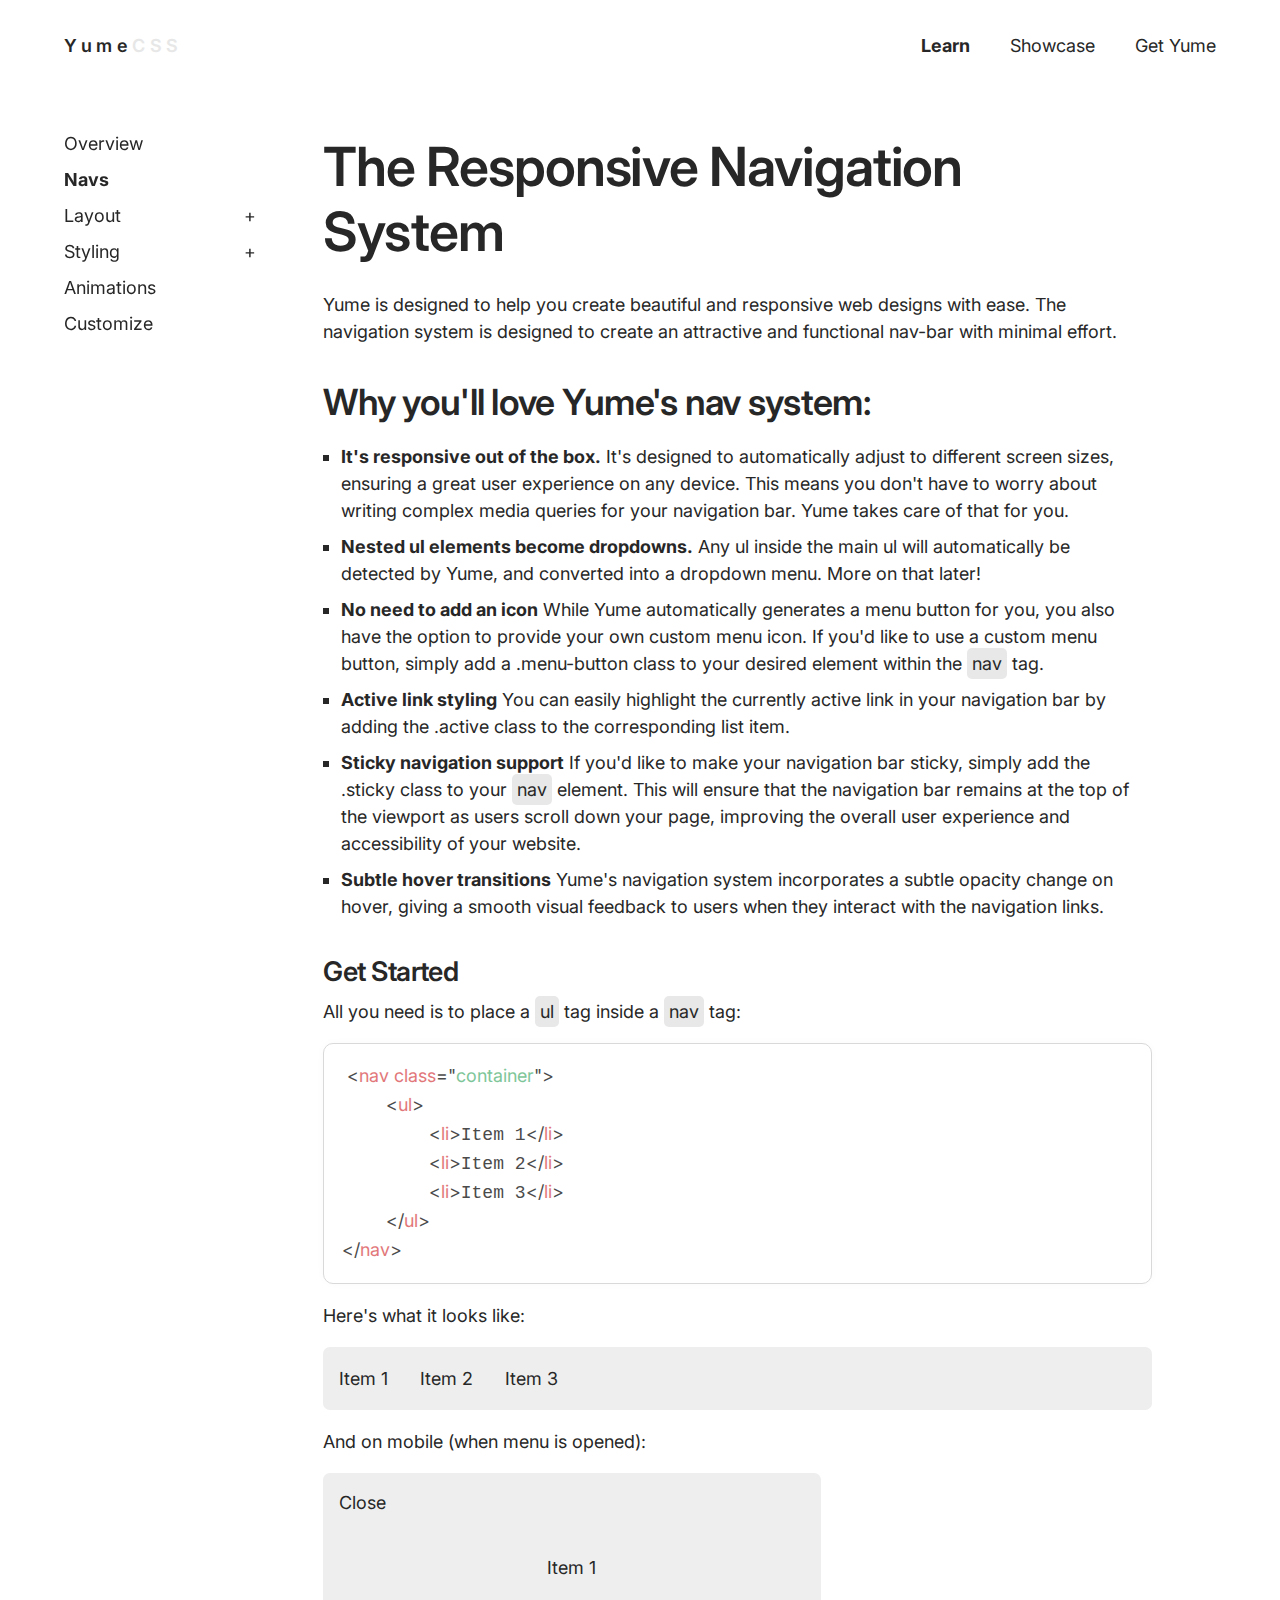
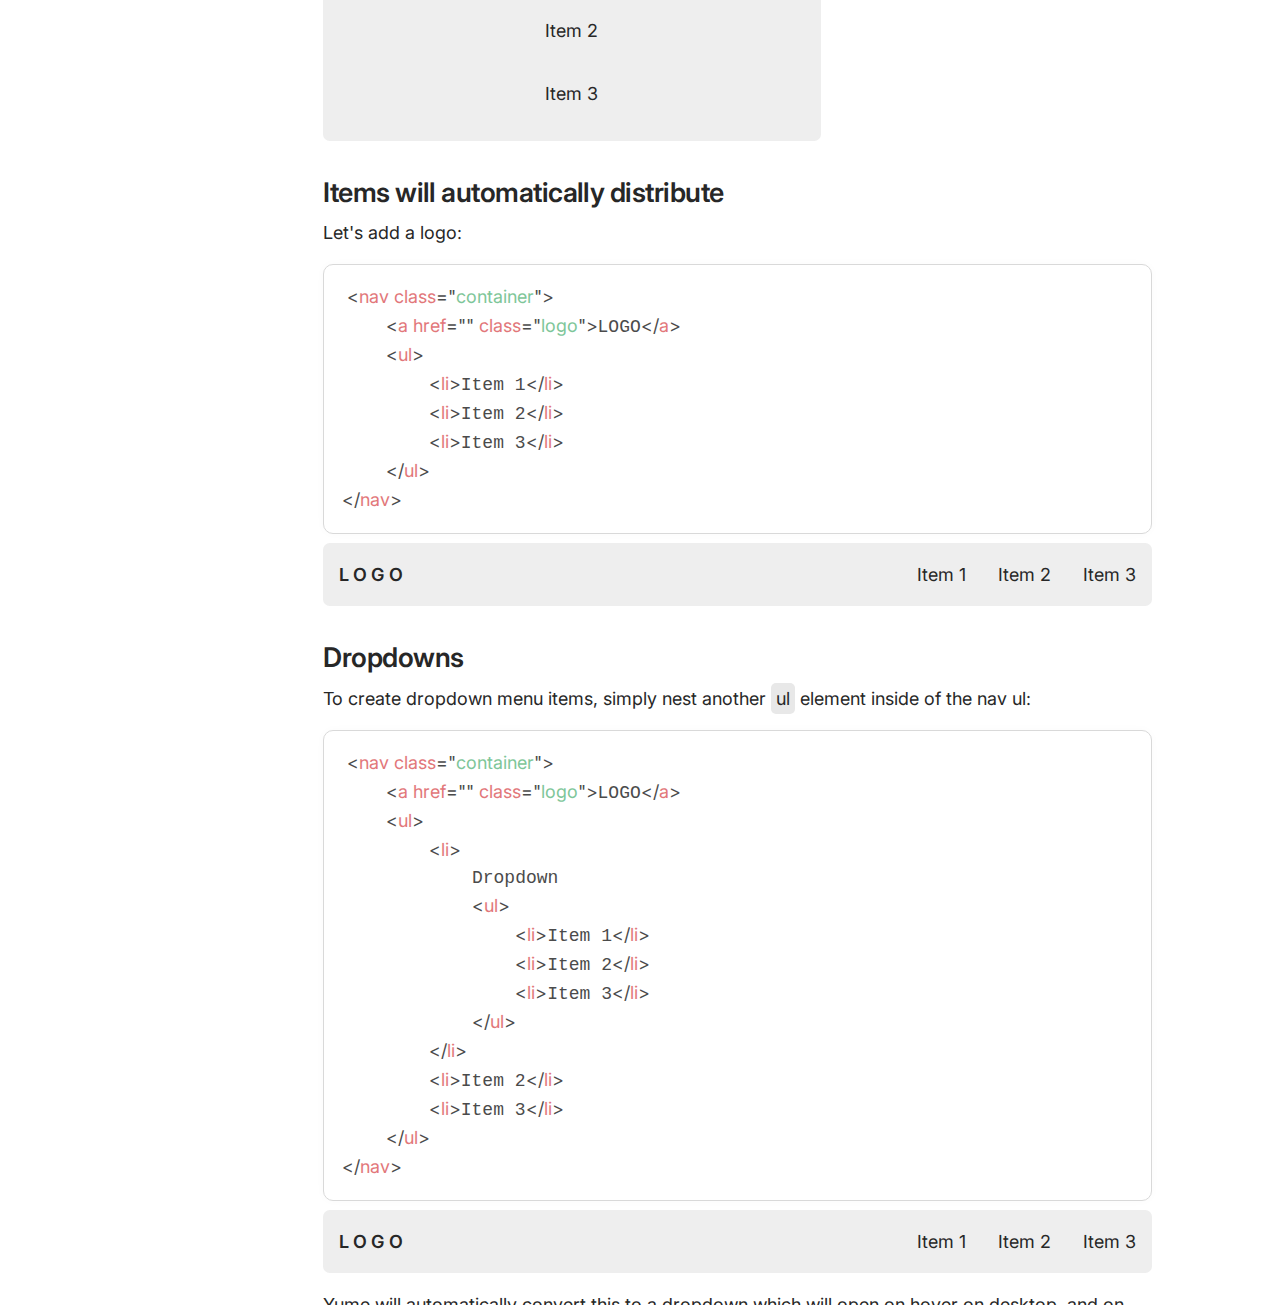
==== docs/navs.html @ 7a5a3a2e "Started Documentation" ====
<!DOCTYPE html>
<html lang="en">

<head>
    <meta charset="UTF-8">
    <meta http-equiv="X-UA-Compatible" content="IE=edge">
    <meta name="viewport" content="width=device-width, initial-scale=1.0">
    <title>Navs - Learn Yume</title>
    <!-- Yume -->
    <link rel="stylesheet" href="../yume.css">
    <script src="../yume.js" defer></script>

    <!-- Prism -->
    <link rel="stylesheet" href="../prism/prism.css">
    <script src="../prism/prism.js" defer></script>

    <!-- Custom style and script -->
    <link rel="stylesheet" href="../extra/extra.css">
    <script src="../extra/extra.js" defer></script>
</head>

<body>
    <nav class="container sticky fade-in">
        <a href="#top" class="logo">Yume<span class="gray-200">CSS</span></a>
        <ul>
            <li class="active"><a href="#layout">Learn</a></li>
            <li><a href="#layout">Showcase</a></li>
            <li><a href="#">Get Yume</a></li>
        </ul>
    </nav>


    <main class="container grid">
        <aside class="col-2 mt-10">
            <ul class="sidebar">
                <li><a href="main.html">Overview</a></li>
                <li class="active"><a href="#">Navs</a></li>
                <li>
                    <div class="accordion">
                        <div class="accordion-header">
                            <p>Layout</p>
                            <p class="accordion-icon">+</p>
                        </div>
                        <div class="accordion-content">
                            <ul>
                                <li><a href="">Grid</a></li>
                                <li><a href="">Flexbox</a></li>
                                <li><a href="">Margin and Padding</a></li>
                            </ul>
                        </div>
                    </div>
                </li>
                <li>
                    <div class="accordion">
                        <div class="accordion-header">
                            <p>Styling</p>
                            <p class="accordion-icon">+</p>
                        </div>
                        <div class="accordion-content">
                            <ul>
                                <li><a href="">Typography</a></li>
                                <li><a href="">Colors</a></li>
                                <li><a href="">Border Radius</a></li>
                                <li><a href="">Drop Shadow</a></li>
                                <li><a href="">Forms and Buttons</a></li>
                            </ul>
                        </div>
                    </div>
                </li>
                <li><a href="#">Animations</a></li>
                <li><a href="#">Customize</a></li>
            </ul>
            <div class="sidebar-mobile-icon">
                &rarr;
            </div>
        </aside>
        
        <div class="col-10 blog md-col-12">
            <h2>The Responsive Navigation System</h2>
            <p>Yume is designed to help you create beautiful and responsive web designs with ease. The navigation system is designed to create an attractive and functional nav-bar with minimal effort.</p>
            <h3>Why you'll love Yume's nav system:</h3>
            <ul>
                <li><strong>It's responsive out of the box.</strong> It's designed to automatically adjust to different screen sizes, ensuring a great user experience on any device. This means you don't have to worry about writing complex media queries for your navigation bar. Yume takes care of that for you.</li>
                <li><strong>Nested ul elements become dropdowns.</strong> Any ul inside the main ul will automatically be detected by Yume, and converted into a dropdown menu. More on that later!</li>
                <li><strong>No need to add an icon</strong> While Yume automatically generates a menu button for you, you also have the option to provide your own custom menu icon. If you'd like to use a custom menu button, simply add a .menu-button class to your desired element within the <code>nav</code> tag.</li>
                <li><strong>Active link styling</strong> You can easily highlight the currently active link in your navigation bar by adding the .active class to the corresponding list item.</li>
                <li><strong>Sticky navigation support</strong> If you'd like to make your navigation bar sticky, simply add the .sticky class to your <code>nav</code> element. This will ensure that the navigation bar remains at the top of the viewport as users scroll down your page, improving the overall user experience and accessibility of your website.</li>
                <li><strong>Subtle hover transitions</strong> Yume's navigation system incorporates a subtle opacity change on hover, giving a smooth visual feedback to users when they interact with the navigation links.</li>
            </ul>
            <h4>Get Started</h4>
            <p>All you need is to place a <code>ul</code> tag inside a <code>nav</code> tag:</p>
            <pre>
                <code class="language-html">
                    <nav class="container">
                        <ul>
                            <li>Item 1</li>
                            <li>Item 2</li>
                            <li>Item 3</li>
                        </ul>
                    </nav>
                </code>
            </pre>
            <p>Here's what it looks like:</p>
            <div class="flex bg-gray-100 px-4 border-radius-2">
                <p class="mr-8">Item 1</p>
                <p class="mr-8">Item 2</p>
                <p>Item 3</p>
            </div>
            <p>And on mobile (when menu is opened):</p>
            <div class="grid border-radius-2 bg-gray-100 p-4 width-60">
                <div class="col-12 flex align-end">Close</div>
                <div class="flex column align-center col-12">
                    <p>Item 1</p>
                    <p>Item 2</p>
                    <p>Item 3</p>
                </div>
            </div>
            <!-- Logo -->
            <h4>Items will automatically distribute</h4>
            <p>Let's add a logo:</p>
            <pre>
                <code class="language-html">
                    <nav class="container">
                        <a href="" class="logo">LOGO</a>
                        <ul>
                            <li>Item 1</li>
                            <li>Item 2</li>
                            <li>Item 3</li>
                        </ul>
                    </nav>
                </code>
            </pre>
            <div class="flex align-center justify-space-between bg-gray-100 px-4 border-radius-2">
                <a href="" class="logo">LOGO</a>
                <div class="flex">
                    <p class="mr-8">Item 1</p>
                    <p class="mr-8">Item 2</p>
                    <p>Item 3</p>
                </div>
            </div>
            <!-- Dropdowns -->
            <h4>Dropdowns</h4>
            <p>To create dropdown menu items, simply nest another <code>ul</code> element inside of the nav ul:</p>
            <pre>
                <code class="language-html">
                    <nav class="container">
                        <a href="" class="logo">LOGO</a>
                        <ul>
                            <li>
                                Dropdown
                                <ul>
                                    <li>Item 1</li>
                                    <li>Item 2</li>
                                    <li>Item 3</li>
                                </ul>
                            </li>
                            <li>Item 2</li>
                            <li>Item 3</li>
                        </ul>
                    </nav>
                </code>
            </pre>
            <div class="flex align-center justify-space-between bg-gray-100 px-4 border-radius-2">
                <a href="" class="logo">LOGO</a>
                <div class="flex">
                    <p class="mr-8">Item 1</p>
                    <p class="mr-8">Item 2</p>
                    <p>Item 3</p>
                </div>
            </div>
            <p>Yume will automatically convert this to a dropdown which will open on hover on desktop, and on touch on mobile.</p>
        </div>
    </main>
</body>

</html>
---- yume.css ----
/* Font imports */
@import url('https://fonts.googleapis.com/css2?family=Bitter:ital,wght@0,100;0,200;0,300;0,400;0,500;0,600;0,700;0,800;0,900;1,100;1,200;1,300;1,400;1,500;1,600;1,700;1,800;1,900&family=Inter:wght@100;200;300;400;500;600;700;800;900&display=swap');
/* @import url('https://fonts.cdnfonts.com/css/neue-haas-grotesk-display-pro'); */
                

:root {
    --margin: 64px;
    --margin-large: 192px;
    --menu-gap: 20px;
    --card-padding: 32px;
    --card-width: clamp(200px, 100%, 300px);
    --max-container-width: 1500px;
    --default-border-radius: 0px;

    --faded-text: #3d3d3d;
    --primary: #545462;
    --primary-hover: #83838e;
    --default-black: #272727;

    --font-stack: 'Inter', system-ui, sans-serif;
    --font-stack-serif: 'Bitter', serif;


    /* Nav Bar */
    --nav-height: 5em;
    --nav-color: #ffffff;


    --drop-shadow: 0px 0px 18px #00000010;

    --hover-transition: .3s;
    
    --no-of-columns: 12;

    /* Grid */
    --default-grid-gap: 20px;
    --grid-gap-multiplier: 4;

    /* ********************** | COLORS | ********************** */
    /* ********************** | COLORS | ********************** */

    /* Neutrals */
    --white: #ffffff;
    --black: #000000;
    --gray-50: #f8f8f8;
    --gray-100: #eeeeee;
    --gray-200: #e7e7e7;
    --gray-300: #dadada;
    --gray-400: #b1b1b1;
    --gray-500: #7f7f7f;
    --gray-600: #565656;
    --gray-700: #3a3a3a;
    --gray-800: #242424;
    --gray-900: #101010;

    /* Beige */
    --beige-50: #F7F5F2;
    --beige-100: #EFECE7;
    --beige-200: #E7E2DB;
    --beige-300: #DFD9D0;
    --beige-400: #D8D1C7;
    --beige-500: #BEB7AC;
    --beige-600: #A0998F;
    --beige-700: #7E786E;
    --beige-800: #5F5950;
    --beige-900: #37322A;

    /* Blues */
    --blue-50: #E6EEFF;
    --blue-100: #BBD0FF;
    --blue-200: #8FB2FF;
    --blue-300: #5582E0;
    --blue-400: #094BDB;
    --blue-500: #0024E0;
    --blue-600: #04228B;
    --blue-700: #05276C;
    --blue-800: #071F50;
    --blue-900: #091833;

    /* Greens */
    --green-50: #EBFFF5;
    --green-100: #C8FFE5;
    --green-200: #A5FFD4;
    --green-300: #82FFC3;
    --green-400: #5FFFB2;
    --green-500: #38EC95;
    --green-600: #1CC373;
    --green-700: #079A54;
    --green-800: #00713B;
    --green-900: #004926;

    /* Reds */
    --red-50: #FFECEB;
    --red-100: #FFC3BF;
    --red-200: #FF9A93;
    --red-300: #FF7167;
    --red-400: #F04438;
    --red-500: #CE3025;
    --red-600: #AC2016;
    --red-700: #8A130A;
    --red-800: #680902;
    --red-900: #460500;

    /* Yellows */
    --yellow-50: #FFFCF1;
    --yellow-100: #FFECBA;
    --yellow-200: #FFDF8B;
    --yellow-300: #FFD25E;
    --yellow-400: #FFC327;
    --yellow-500: #FEB701;
    --yellow-600: #E5A701;
    --yellow-700: #B48501;
    --yellow-800: #947001;
    --yellow-900: #735901;

    /* Violets */
    --violet-50: #F5F0FF;
    --violet-100: #DFD0FF;
    --violet-200: #C8B0FF;
    --violet-300: #B290FF;
    --violet-400: #9A6EFC;
    --violet-500: #7F56DA;
    --violet-600: #6641B8;
    --violet-700: #4E2E96;
    --violet-800: #391F74;
    --violet-900: #261252;

    /* teals */
    --teal-50: #EBFFFB;
    --teal-100: #C8FFF4;
    --teal-200: #A5FFEE;
    --teal-300: #82FFE7;
    --teal-400: #5EFFE1;
    --teal-500: #0AB292;
    --teal-600: #089379;
    --teal-700: #05715D;
    --teal-800: #034D3F;
    --teal-900: #002A23;

    /* Oranges */
    --orange-50: #FBFDFF;
    --orange-100: #FFDABF;
    --orange-200: #FFBC8B;
    --orange-300: #FF9F5A;
    --orange-400: #FF8024;
    --orange-500: #F56701;
    --orange-600: #D75901;
    --orange-700: #B84A01;
    --orange-800: #963A01;
    --orange-900: #722901;

    /* Pinks */
    --pink-50: #FBFDFF;
    --pink-100: #FFD5F5;
    --pink-200: #FFC5F1;
    --pink-300: #FFADEA;
    --pink-400: #FF93E1;
    --pink-500: #FF69D5;
    --pink-600: #D055AD;
    --pink-700: #9E4485;
    --pink-800: #6F355F;
    --pink-900: #3D2537;
}


html,
body,
* {
    font-family: var(--font-stack);
    box-sizing: border-box;
    color: var(--default-black);
}

html {
    scroll-behavior: smooth;
    font-size: 18px;
    line-height: 1.5;
}

body {
    margin: 0;
    display: flex;
    flex-direction: column;
    align-items: center;
    justify-content: flex-start;
    min-height: 100vh;
    overflow-x: hidden;
}




/* ********************** | GENERAL | ********************** */
/* ********************** | GENERAL | ********************** */
a {
    color: rgb(83, 105, 145);
    font-weight: 600;
}
.link-style-none{
    text-decoration: none;
    color: var(--default-black);
}
a:visited {
    color: rgb(95, 60, 163);
    font-weight: 600;
}

p {
    margin: 1em 0;
}

hr {
    width: 100%;
    border: 1px solid black;
    opacity: .1;
}

img {
    max-inline-size: 100%;
    block-size: auto;
    display: block;
}

input{
    border: none;
    background-color: var(--gray-100);
    font-size: 1em;
    padding: .5em 1em;
}

/* Default border radius */
.container, .container-narrow, .container-full, article, section, button, .highlight {
    border-radius: var(--default-border-radius);
}

/* Headings */
h1, h2, h3, h4, h5, h6{
    font-weight: 600;
    letter-spacing: -.02em;
    line-height: 1.2em;
}
h1 + *, h2 + *, h3 + *, h4 + *, h5 + *, h6 + * {
    margin-top: 0;
}
h1{
    font-size: 4em;
    margin-bottom: .5em;
}
h2{
    font-size: 3em;
    margin-bottom: .5em;
}
h3{
    font-size: 2em;
    margin-bottom: .5em;
}
h4{
    font-size: 1.5em;
    margin-bottom: .375em;
}
h5{
    font-size: 1.25em;
    margin: 1.5em 0 .25em;
}
h6{
    font-size: 1em;
    margin: 1.5em 0 .25em;
}


/* ********************** | CUSTOM CLASSES | ********************** */
/* ********************** | CUSTOM CLASSES | ********************** */
.shadow {
    box-shadow: var(--drop-shadow);
}
.full-width{
    width: 100%;
}
.faded{
    opacity: .5;
}


/* ********************** | STYLES | ********************** */
/* ********************** | STYLES | ********************** */
.border-radius-0{
    border-radius: 0;
}
.border-radius-1{
    border-radius: .25em;
}
.border-radius-2{
    border-radius: .375em;
}
.border-radius-3{
    border-radius: .5em;
}
.border-radius-4{
    border-radius: .75em;
}
.border-radius-5{
    border-radius: 1em;
}
.border-radius-6{
    border-radius: 1.5em;
}
.border-radius-7{
    border-radius: 2em;
}
.border-radius-8{
    border-radius: 3em;
}
.border-radius-9{
    border-radius: 4em;
}
.border-radius-10{
    border-radius: 100em;
}

/* Images */
.width-10{
    max-width: 10%;
}
.width-20{
    max-width: 20%;
}
.width-30{
    max-width: 30%;
}
.width-40{
    max-width: 40%;
}
.width-50{
    max-width: 50%;
}
.width-60{
    max-width: 60%;
}
.width-70{
    max-width: 70%;
}
.width-80{
    max-width: 80%;
}
.width-90{
    max-width: 90%;
}
.width-100{
    max-width: 100%;
}

/* Heights */
.min-height-100{
    min-height: 100vh;
}

.img-xxs{
    max-width: 4em;
}
.img-xs{
    max-width: 8em;
}
.img-s{
    max-width: 12em;
}
.img-m{
    max-width: 18em;
}
.img-l{
    max-width: 28em;
}
.img-xl{
    max-width: 46em;
}
.img-xxl{
    max-width: 62em;
}

/* ********************** | TEXT | ********************** */
/* ********************** | TEXT | ********************** */
.logo {
    letter-spacing: .25em;
    font-weight: 600;
    color: var(--default-black);
    text-decoration: none;
}

mark {
    display: inline-block;
    line-height: 0em;
    padding-bottom: 0.5em;
    background-color: var(--yellow-300);
}

.logo:visited {
    color: var(--default-black);
}

.t-05 {
    font-size: .5em;
}

.t-075 {
    font-size: .75em;
}

.t-0875 {
    font-size: .875em;
}

.t-1 {
    font-size: 1em;
}

.t-1-25 {
    font-size: 1.25em;
}

.t-1-5 {
    font-size: 1.5em;
}

.t-2 {
    font-size: 2em;
}

.t-3 {
    font-size: 3em;
}

.t-4 {
    font-size: 4em;
}

.t-5 {
    font-size: 5em;
}

.t-thin, .t-100 {
    font-weight: 100;
}

.t-extra-light, .t-200 {
    font-weight: 200;
}

.t-light, .t-300 {
    font-weight: 300;
}

.t-regular, .t-400 {
    font-weight: 400;
}

.t-medium, .t-500 {
    font-weight: 500;
}

.t-semi-bold, .t-600 {
    font-weight: 600;
}

.t-bold, .t-700 {
    font-weight: 700;
}

.t-extra-bold, .t-800 {
    font-weight: 800;
}

.t-black, .t-900 {
    font-weight: 900;
}


.t-left {
    text-align: left;
}

.t-center {
    text-align: center;
}

.t-right {
    text-align: right;
}

.serif {
    font-family: var(--font-stack-serif);
}

.hyphens{
    hyphens: auto;
}

/* Block quote */
blockquote{
    font-size: 1.125em;
    width:65%;
    margin: 2em auto;
    font-style:italic;
    color: var(--gray-600);
    padding: 0 1.2em;
    border-left: 8px solid var(--gray-200);
    line-height: 1.6875em;
    position: relative;
}


/* ********************** | NAVIGATION | ********************** */
/* ********************** | NAVIGATION | ********************** */
nav {
    position: relative;
    z-index: 100;
    display: flex;
    justify-content: space-between;
    min-height: var(--nav-height);
    align-items: center;
    background-color: var(--nav-color);
}

nav img{
    max-height: 4em;
}

nav ul {
    display: flex;
    align-items: center;
    list-style: none;
    padding: 0;
    transition: transform 500ms;
}

nav ul li {
    padding: 0 var(--menu-gap);
    white-space: nowrap;
    margin: 0;
}

nav ul li a,
nav ul li a:visited,
nav a {
    text-decoration: none;
    color: var(--default-black);
    font-weight: 400;
    transition: opacity var(--hover-transition);
}

nav ul li a:hover {
    opacity: .5;
}


nav ul li:first-of-type {
    padding-left: 0;
}

nav ul li:last-of-type {
    padding-right: 0;
}

.sticky {
    position: sticky;
    top: 0;
}

/* Dropdown */
.dropdown {
    display: none;
    position: absolute;
    background-color: var(--nav-color);
}

nav ul li .dropdown li {
    padding: 10px;
    white-space: nowrap;
    margin: 0;
}

nav ul li .dropdown li a,
nav ul li .dropdown li a:visited {
    text-decoration: none;
    color: var(--default-black);
    font-weight: 400;
    display: block;
}

nav ul li .dropdown li a:hover {
    opacity: .5;
}

.open-dropdown{
    display: block;
}

/* Responsive nav */
nav .menu-button {
    display: none;
    position: relative;
    text-decoration: none;
    z-index: 2;
    color: var(--default-black);
    font-weight: 400;
}


/* Active nav item */
nav ul li.active a, nav ul li a.active {
    font-weight: 700;
}


/* ********************** | CONTAINERS | ********************** */
/* ********************** | CONTAINERS | ********************** */
.container, .container-narrow, .container-full, nav {
    max-width: var(--max-container-width);
}
.container, footer, nav {
    padding: 0 var(--margin);
    width: 100%;
}
.container-full {
    width: 100%;
    padding: unset;
}
.container-narrow {
    padding: 0 var(--margin-large);
    width: 100%;
}
.hero, .hero-big {
    width: 100%;
}
.hero-big {
    min-height: 70vh;
    display: flex;
    flex-direction: column;
    justify-content: center;
}
/* article {
    box-shadow: var(--drop-shadow);
    padding: var(--card-padding);
} */
section{
    margin-top: 2em;
    padding: 2em;
    background-color: var(--gray-100);
}
.blog {
    max-width: 860px;
    padding-left: auto;
    padding-right: auto;
    margin-left: var(--margin);
    margin-right: var(--margin);
}
footer{
    margin-top: 40px;
    padding: 40px;
}
.highlight {
    border: 1px solid #ccc;
    border-top: 8px solid var(--primary);
    padding: 1.5em;
    margin: 2em 0;
    width: calc(100% + 6em);
    position: relative;
    left: -3em;
    text-align: center;
}
.card{
    width: var(--card-width);
    flex-shrink: 0;
}
.banner{
    margin-left: calc(-1 * var(--margin));
    margin-right: calc(-1 * var(--margin));
    padding-left: var(--margin);
    padding-right: var(--margin);
}

/* Side-scroll container */
.side-scroll-container {
    display: flex;
    overflow-x: scroll;
    scrollbar-width: thin;
    -webkit-overflow-scrolling: touch;
    -ms-overflow-style: none;
    max-width: 100%;
    padding-right: var(--margin);
}

/* .side-scroll-container > :last-child {
    margin-right: var(--margin);
} */

.side-scroll-container::-webkit-scrollbar {
    height: 6px;
}

.side-scroll-container::-webkit-scrollbar-thumb {
    background-color: rgba(0, 0, 0, 0.3);
    border-radius: 3px;
}

.side-scroll-item {
    flex-shrink: 0;
}

/* ********************** | GRID SYSTEM | ********************** */
/* ********************** | GRID SYSTEM | ********************** */

/* Auto grid */
.auto-grid {
    display: grid;
    grid-template-columns: repeat(auto-fill, minmax(200px, 1fr));
}

/* Columns */
.col-1 {grid-column: span 1;}
.col-2 {grid-column: span 2;}
.col-3 {grid-column: span 3;}
.col-4 {grid-column: span 4;}
.col-5 {grid-column: span 5;}
.col-6 {grid-column: span 6;}
.col-7 {grid-column: span 7;}
.col-8 {grid-column: span 8;}
.col-9 {grid-column: span 9;}
.col-10 {grid-column: span 10;}
.col-11 {grid-column: span 11;}
.col-12 {grid-column: span 12;}

/* .col-1, .col-2, .col-3, .col-4, .col-5, .col-6, .col-7, .col-8, .col-9, .col-10, .col-11, .col-12 {
    display: flex;
    flex-direction: column;
} */

/* Rows */
.row-1 {grid-row: span 1;}
.row-2 {grid-row: span 2;}
.row-3 {grid-row: span 3;}
.row-4 {grid-row: span 4;}
.row-5 {grid-row: span 5;}
.row-6 {grid-row: span 6;}
.row-7 {grid-row: span 7;}
.row-8 {grid-row: span 8;}
.row-9 {grid-row: span 9;}
.row-10 {grid-row: span 10;}
.row-11 {grid-row: span 11;}
.row-12 {grid-row: span 12;}

/* Grid container */
.grid {
    gap: var(--default-grid-gap);
    display: grid;
    grid-template-columns: repeat(var(--no-of-columns), minmax(0, 1fr));

}

/* Gaps */
.gap-0 {grid-gap: calc(0px * var(--grid-gap-multiplier))}
.gap-1 {grid-gap: calc(1px * var(--grid-gap-multiplier))}
.gap-2 {grid-gap: calc(2px * var(--grid-gap-multiplier))}
.gap-3 {grid-gap: calc(3px * var(--grid-gap-multiplier))}
.gap-4 {grid-gap: calc(4px * var(--grid-gap-multiplier))}
.gap-5 {grid-gap: calc(5px * var(--grid-gap-multiplier))}
.gap-6 {grid-gap: calc(6px * var(--grid-gap-multiplier))}
.gap-7 {grid-gap: calc(7px * var(--grid-gap-multiplier))}
.gap-8 {grid-gap: calc(8px * var(--grid-gap-multiplier))}
.gap-9 {grid-gap: calc(9px * var(--grid-gap-multiplier))}
.gap-10 {grid-gap: calc(10px * var(--grid-gap-multiplier))}
.gap-11 {grid-gap: calc(11px * var(--grid-gap-multiplier))}
.gap-12 {grid-gap: calc(12px * var(--grid-gap-multiplier))}
.gap-13 {grid-gap: calc(13px * var(--grid-gap-multiplier))}
.gap-14 {grid-gap: calc(14px * var(--grid-gap-multiplier))}
.gap-15 {grid-gap: calc(15px * var(--grid-gap-multiplier))}
.gap-16 {grid-gap: calc(16px * var(--grid-gap-multiplier))}
.gap-17 {grid-gap: calc(17px * var(--grid-gap-multiplier))}
.gap-18 {grid-gap: calc(18px * var(--grid-gap-multiplier))}
.gap-19 {grid-gap: calc(19px * var(--grid-gap-multiplier))}
.gap-20 {grid-gap: calc(20px * var(--grid-gap-multiplier))}
.gap-21 {grid-gap: calc(21px * var(--grid-gap-multiplier))}
.gap-22 {grid-gap: calc(22px * var(--grid-gap-multiplier))}
.gap-23 {grid-gap: calc(23px * var(--grid-gap-multiplier))}
.gap-24 {grid-gap: calc(24px * var(--grid-gap-multiplier))}
.gap-25 {grid-gap: calc(25px * var(--grid-gap-multiplier))}

/* tight grid */
.tight {grid-auto-flow: dense;}



/* ********************** | COMPONENTS | ********************** */
/* ********************** | COMPONENTS | ********************** */

/* Buttons */
button {
    border: none;
    padding: .6em 1.25em;
    margin: 1em 0;
    font-size: 1em;
    color: white;
    background-color: var(--default-black);
    cursor: pointer;
    position: relative;
    transition: opacity var(--hover-transition);
    width: fit-content;
}
button.secondary {
    background-color: transparent;
    color: var(--black);
    box-shadow: inset 0 0 0 2px var(--black);
}
button.ghost {
    background-color: transparent;
    color: var(--default-black);
}

button:hover {
    opacity: .3;
}
button.secondary:hover {
    background-color: transparent;
    color: var(--primary-hover);
    box-shadow: inset 0 0 0 2px var(--primary-hover);
}
button.ghost:hover {
    background-color: transparent;
    color: var(--primary-hover);
}

/* Lists */
ul, ol {
    padding: 0 1em;
}
ul {
    list-style: square;
}
ul li, ol li {
    margin-bottom: .5em;
}


/* ********************** | USER MARGINS | ********************** */
/* ********************** | USER MARGINS | ********************** */

/* Classes to align to the outer margins, when outside of a container */
.align-left{
    padding-left: var(--margin);
}
.align-right{
    padding-right: var(--margin);
}
.reset-left{
    margin-left: calc(-1 * var(--margin));
}
.reset-right{
    margin-right: calc(-1 * var(--margin));
}

.m-0{margin: 0px}
.m-1{margin: 4px}
.m-2{margin: 8px}
.m-3{margin: 12px}
.m-4{margin: 16px}
.m-5{margin: 20px}
.m-6{margin: 24px}
.m-7{margin: 28px}
.m-8{margin: 32px}
.m-9{margin: 36px}
.m-10{margin: 40px}
.m-11{margin: 44px}
.m-12{margin: 48px}
.m-13{margin: 52px}
.m-14{margin: 56px}
.m-15{margin: 60px}
.m-16{margin: 64px}
.m-17{margin: 68px}
.m-18{margin: 72px}
.m-19{margin: 76px}
.m-20{margin: 80px}
.m-21{margin: 84px}
.m-22{margin: 88px}
.m-23{margin: 92px}
.m-24{margin: 96px}
.m-25{margin: 100px}

/* Margin top */
.mt-0{margin-top: 0px}
.mt-1{margin-top: 4px}
.mt-2{margin-top: 8px}
.mt-3{margin-top: 12px}
.mt-4{margin-top: 16px}
.mt-5{margin-top: 20px}
.mt-6{margin-top: 24px}
.mt-7{margin-top: 28px}
.mt-8{margin-top: 32px}
.mt-9{margin-top: 36px}
.mt-10{margin-top: 40px}
.mt-11{margin-top: 44px}
.mt-12{margin-top: 48px}
.mt-13{margin-top: 52px}
.mt-14{margin-top: 56px}
.mt-15{margin-top: 60px}
.mt-16{margin-top: 64px}
.mt-17{margin-top: 68px}
.mt-18{margin-top: 72px}
.mt-19{margin-top: 76px}
.mt-20{margin-top: 80px}
.mt-21{margin-top: 84px}
.mt-22{margin-top: 88px}
.mt-23{margin-top: 92px}
.mt-24{margin-top: 96px}
.mt-25{margin-top: 100px}

/* Margin bottom */
.mb-0{margin-bottom: 0px}
.mb-1{margin-bottom: 4px}
.mb-2{margin-bottom: 8px}
.mb-3{margin-bottom: 12px}
.mb-4{margin-bottom: 16px}
.mb-5{margin-bottom: 20px}
.mb-6{margin-bottom: 24px}
.mb-7{margin-bottom: 28px}
.mb-8{margin-bottom: 32px}
.mb-9{margin-bottom: 36px}
.mb-10{margin-bottom: 40px}
.mb-11{margin-bottom: 44px}
.mb-12{margin-bottom: 48px}
.mb-13{margin-bottom: 52px}
.mb-14{margin-bottom: 56px}
.mb-15{margin-bottom: 60px}
.mb-16{margin-bottom: 64px}
.mb-17{margin-bottom: 68px}
.mb-18{margin-bottom: 72px}
.mb-19{margin-bottom: 76px}
.mb-20{margin-bottom: 80px}
.mb-21{margin-bottom: 84px}
.mb-22{margin-bottom: 88px}
.mb-23{margin-bottom: 92px}
.mb-24{margin-bottom: 96px}
.mb-25{margin-bottom: 100px}

/* Margin left */
.ml-0{margin-left: 0px}
.ml-1{margin-left: 4px}
.ml-2{margin-left: 8px}
.ml-3{margin-left: 12px}
.ml-4{margin-left: 16px}
.ml-5{margin-left: 20px}
.ml-6{margin-left: 24px}
.ml-7{margin-left: 28px}
.ml-8{margin-left: 32px}
.ml-9{margin-left: 36px}
.ml-10{margin-left: 40px}
.ml-11{margin-left: 44px}
.ml-12{margin-left: 48px}
.ml-13{margin-left: 52px}
.ml-14{margin-left: 56px}
.ml-15{margin-left: 60px}
.ml-16{margin-left: 64px}
.ml-17{margin-left: 68px}
.ml-18{margin-left: 72px}
.ml-19{margin-left: 76px}
.ml-20{margin-left: 80px}
.ml-21{margin-left: 84px}
.ml-22{margin-left: 88px}
.ml-23{margin-left: 92px}
.ml-24{margin-left: 96px}
.ml-25{margin-left: 100px}

/* Margin right */
.mr-0{margin-right: 0px}
.mr-1{margin-right: 4px}
.mr-2{margin-right: 8px}
.mr-3{margin-right: 12px}
.mr-4{margin-right: 16px}
.mr-5{margin-right: 20px}
.mr-6{margin-right: 24px}
.mr-7{margin-right: 28px}
.mr-8{margin-right: 32px}
.mr-9{margin-right: 36px}
.mr-10{margin-right: 40px}
.mr-11{margin-right: 44px}
.mr-12{margin-right: 48px}
.mr-13{margin-right: 52px}
.mr-14{margin-right: 56px}
.mr-15{margin-right: 60px}
.mr-16{margin-right: 64px}
.mr-17{margin-right: 68px}
.mr-18{margin-right: 72px}
.mr-19{margin-right: 76px}
.mr-20{margin-right: 80px}
.mr-21{margin-right: 84px}
.mr-22{margin-right: 88px}
.mr-23{margin-right: 92px}
.mr-24{margin-right: 96px}
.mr-25{margin-right: 100px}

/* Margin on x axis */
.mx-0{margin-right: 0;margin-left: 0}
.mx-1{margin-right: 4px;margin-left: 4px}
.mx-2{margin-right: 8px;margin-left: 8px}
.mx-3{margin-right: 12px;margin-left: 12px}
.mx-4{margin-right: 16px;margin-left: 16px}
.mx-5{margin-right: 20px;margin-left: 20px}
.mx-6{margin-right: 24px;margin-left: 24px}
.mx-7{margin-right: 28px;margin-left: 28px}
.mx-8{margin-right: 32px;margin-left: 32px}
.mx-9{margin-right: 36px;margin-left: 36px}
.mx-10{margin-right: 40px;margin-left: 40px}
.mx-11{margin-right: 44px;margin-left: 44px}
.mx-12{margin-right: 48px;margin-left: 48px}
.mx-13{margin-right: 52px;margin-left: 52px}
.mx-14{margin-right: 56px;margin-left: 56px}
.mx-15{margin-right: 60px;margin-left: 60px}
.mx-16{margin-right: 64px;margin-left: 64px}
.mx-17{margin-right: 68px;margin-left: 68px}
.mx-18{margin-right: 72px;margin-left: 72px}
.mx-19{margin-right: 76px;margin-left: 76px}
.mx-20{margin-right: 80px;margin-left: 80px}
.mx-21{margin-right: 84px;margin-left: 84px}
.mx-22{margin-right: 88px;margin-left: 88px}
.mx-23{margin-right: 92px;margin-left: 92px}
.mx-24{margin-right: 96px;margin-left: 96px}
.mx-25{margin-right: 100px;margin-left: 100px}
.mx-auto{margin-right: auto;margin-left: auto}

/* Margin on y axis */
.my-0{margin-top: 0;margin-bottom: 0}
.my-1{margin-top: 4px;margin-bottom: 4px}
.my-2{margin-top: 8px;margin-bottom: 8px}
.my-3{margin-top: 12px;margin-bottom: 12px}
.my-4{margin-top: 16px;margin-bottom: 16px}
.my-5{margin-top: 20px;margin-bottom: 20px}
.my-6{margin-top: 24px;margin-bottom: 24px}
.my-7{margin-top: 28px;margin-bottom: 28px}
.my-8{margin-top: 32px;margin-bottom: 32px}
.my-9{margin-top: 36px;margin-bottom: 36px}
.my-10{margin-top: 40px;margin-bottom: 40px}
.my-11{margin-top: 44px;margin-bottom: 44px}
.my-12{margin-top: 48px;margin-bottom: 48px}
.my-13{margin-top: 52px;margin-bottom: 52px}
.my-14{margin-top: 56px;margin-bottom: 56px}
.my-15{margin-top: 60px;margin-bottom: 60px}
.my-16{margin-top: 64px;margin-bottom: 64px}
.my-17{margin-top: 68px;margin-bottom: 68px}
.my-18{margin-top: 72px;margin-bottom: 72px}
.my-19{margin-top: 76px;margin-bottom: 76px}
.my-20{margin-top: 80px;margin-bottom: 80px}
.my-21{margin-top: 84px;margin-bottom: 84px}
.my-22{margin-top: 88px;margin-bottom: 88px}
.my-23{margin-top: 92px;margin-bottom: 92px}
.my-24{margin-top: 96px;margin-bottom: 96px}
.my-25{margin-top: 100px;margin-bottom: 100px}
.my-auto{margin-top: auto;margin-bottom: auto}



/* ********************** | USER PADDING | ********************** */
/* ********************** | USER PADDING | ********************** */
.p-0{padding: 0px}
.p-1{padding: 4px}
.p-2{padding: 8px}
.p-3{padding: 12px}
.p-4{padding: 16px}
.p-5{padding: 20px}
.p-6{padding: 24px}
.p-7{padding: 28px}
.p-8{padding: 32px}
.p-9{padding: 36px}
.p-10{padding: 40px}
.p-11{padding: 44px}
.p-12{padding: 48px}
.p-13{padding: 52px}
.p-14{padding: 56px}
.p-15{padding: 60px}
.p-16{padding: 64px}
.p-17{padding: 68px}
.p-18{padding: 72px}
.p-19{padding: 76px}
.p-20{padding: 80px}
.p-21{padding: 84px}
.p-22{padding: 88px}
.p-23{padding: 92px}
.p-24{padding: 96px}
.p-25{padding: 100px}

/* Padding top */
.pt-0{padding-top: 0px}
.pt-1{padding-top: 4px}
.pt-2{padding-top: 8px}
.pt-3{padding-top: 12px}
.pt-4{padding-top: 16px}
.pt-5{padding-top: 20px}
.pt-6{padding-top: 24px}
.pt-7{padding-top: 28px}
.pt-8{padding-top: 32px}
.pt-9{padding-top: 36px}
.pt-10{padding-top: 40px}
.pt-11{padding-top: 44px}
.pt-12{padding-top: 48px}
.pt-13{padding-top: 52px}
.pt-14{padding-top: 56px}
.pt-15{padding-top: 60px}
.pt-16{padding-top: 64px}
.pt-17{padding-top: 68px}
.pt-18{padding-top: 72px}
.pt-19{padding-top: 76px}
.pt-20{padding-top: 80px}
.pt-21{padding-top: 84px}
.pt-22{padding-top: 88px}
.pt-23{padding-top: 92px}
.pt-24{padding-top: 96px}
.pt-25{padding-top: 100px}

/* Padding bottom */
.pb-0{padding-bottom: 0px}
.pb-1{padding-bottom: 4px}
.pb-2{padding-bottom: 8px}
.pb-3{padding-bottom: 12px}
.pb-4{padding-bottom: 16px}
.pb-5{padding-bottom: 20px}
.pb-6{padding-bottom: 24px}
.pb-7{padding-bottom: 28px}
.pb-8{padding-bottom: 32px}
.pb-9{padding-bottom: 36px}
.pb-10{padding-bottom: 40px}
.pb-11{padding-bottom: 44px}
.pb-12{padding-bottom: 48px}
.pb-13{padding-bottom: 52px}
.pb-14{padding-bottom: 56px}
.pb-15{padding-bottom: 60px}
.pb-16{padding-bottom: 64px}
.pb-17{padding-bottom: 68px}
.pb-18{padding-bottom: 72px}
.pb-19{padding-bottom: 76px}
.pb-20{padding-bottom: 80px}
.pb-21{padding-bottom: 84px}
.pb-22{padding-bottom: 88px}
.pb-23{padding-bottom: 92px}
.pb-24{padding-bottom: 96px}
.pb-25{padding-bottom: 100px}

/* Padding left */
.pl-0{padding-left: 0px}
.pl-1{padding-left: 4px}
.pl-2{padding-left: 8px}
.pl-3{padding-left: 12px}
.pl-4{padding-left: 16px}
.pl-5{padding-left: 20px}
.pl-6{padding-left: 24px}
.pl-7{padding-left: 28px}
.pl-8{padding-left: 32px}
.pl-9{padding-left: 36px}
.pl-10{padding-left: 40px}
.pl-11{padding-left: 44px}
.pl-12{padding-left: 48px}
.pl-13{padding-left: 52px}
.pl-14{padding-left: 56px}
.pl-15{padding-left: 60px}
.pl-16{padding-left: 64px}
.pl-17{padding-left: 68px}
.pl-18{padding-left: 72px}
.pl-19{padding-left: 76px}
.pl-20{padding-left: 80px}
.pl-21{padding-left: 84px}
.pl-22{padding-left: 88px}
.pl-23{padding-left: 92px}
.pl-24{padding-left: 96px}
.pl-25{padding-left: 100px}

/* Padding right */
.pr-0{padding-right: 0px}
.pr-1{padding-right: 4px}
.pr-2{padding-right: 8px}
.pr-3{padding-right: 12px}
.pr-4{padding-right: 16px}
.pr-5{padding-right: 20px}
.pr-6{padding-right: 24px}
.pr-7{padding-right: 28px}
.pr-8{padding-right: 32px}
.pr-9{padding-right: 36px}
.pr-10{padding-right: 40px}
.pr-11{padding-right: 44px}
.pr-12{padding-right: 48px}
.pr-13{padding-right: 52px}
.pr-14{padding-right: 56px}
.pr-15{padding-right: 60px}
.pr-16{padding-right: 64px}
.pr-17{padding-right: 68px}
.pr-18{padding-right: 72px}
.pr-19{padding-right: 76px}
.pr-20{padding-right: 80px}
.pr-21{padding-right: 84px}
.pr-22{padding-right: 88px}
.pr-23{padding-right: 92px}
.pr-24{padding-right: 96px}
.pr-25{padding-right: 100px}

/* Padding on x axis */
.px-0{padding-right: 0;padding-left: 0}
.px-1{padding-right: 4px;padding-left: 4px}
.px-2{padding-right: 8px;padding-left: 8px}
.px-3{padding-right: 12px;padding-left: 12px}
.px-4{padding-right: 16px;padding-left: 16px}
.px-5{padding-right: 20px;padding-left: 20px}
.px-6{padding-right: 24px;padding-left: 24px}
.px-7{padding-right: 28px;padding-left: 28px}
.px-8{padding-right: 32px;padding-left: 32px}
.px-9{padding-right: 36px;padding-left: 36px}
.px-10{padding-right: 40px;padding-left: 40px}
.px-11{padding-right: 44px;padding-left: 44px}
.px-12{padding-right: 48px;padding-left: 48px}
.px-13{padding-right: 52px;padding-left: 52px}
.px-14{padding-right: 56px;padding-left: 56px}
.px-15{padding-right: 60px;padding-left: 60px}
.px-16{padding-right: 64px;padding-left: 64px}
.px-17{padding-right: 68px;padding-left: 68px}
.px-18{padding-right: 72px;padding-left: 72px}
.px-19{padding-right: 76px;padding-left: 76px}
.px-20{padding-right: 80px;padding-left: 80px}
.px-21{padding-right: 84px;padding-left: 84px}
.px-22{padding-right: 88px;padding-left: 88px}
.px-23{padding-right: 92px;padding-left: 92px}
.px-24{padding-right: 96px;padding-left: 96px}
.px-25{padding-right: 100px;padding-left: 100px}
.px-auto{padding-right: auto;padding-left: auto}

/* Padding on top and bottom */
.py-0 { padding-top: 0; padding-bottom: 0;}
.py-1 { padding-top: 4px; padding-bottom: 4px;}
.py-2 { padding-top: 8px; padding-bottom: 8px;}
.py-3 { padding-top: 12px; padding-bottom: 12px;}
.py-4 { padding-top: 16px; padding-bottom: 16px;}
.py-5 { padding-top: 20px; padding-bottom: 20px;}
.py-6 { padding-top: 24px; padding-bottom: 24px;}
.py-7 { padding-top: 28px; padding-bottom: 28px;}
.py-8 { padding-top: 32px; padding-bottom: 32px;}
.py-9 { padding-top: 36px; padding-bottom: 36px;}
.py-10 { padding-top: 40px; padding-bottom: 40px;}
.py-11 { padding-top: 44px; padding-bottom: 44px;}
.py-12 { padding-top: 48px; padding-bottom: 48px;}
.py-13 { padding-top: 52px; padding-bottom: 52px;}
.py-14 { padding-top: 56px; padding-bottom: 56px;}
.py-15 { padding-top: 60px; padding-bottom: 60px;}
.py-16 { padding-top: 64px; padding-bottom: 64px;}
.py-17 { padding-top: 68px; padding-bottom: 68px;}
.py-18 { padding-top: 72px; padding-bottom: 72px;}
.py-19 { padding-top: 76px; padding-bottom: 76px;}
.py-20 { padding-top: 80px; padding-bottom: 80px;}
.py-21 { padding-top: 84px; padding-bottom: 84px;}
.py-22 { padding-top: 88px; padding-bottom: 88px;}
.py-23 { padding-top: 92px; padding-bottom: 92px;}
.py-24 { padding-top: 96px; padding-bottom: 96px;}
.py-25 { padding-top: 100px; padding-bottom: 100px;}
.py-auto { padding-top: auto; padding-bottom: auto;}


/* ********************** | SCREENS WIDER THAN 1500PX | ********************** */
/* ********************** | SCREENS WIDER THAN 1500PX | ********************** */
@media only screen and (min-width: 1500px){
    .container, .container-full, .container-narrow {
        margin-left: auto;
        margin-right: auto;
    }
}
/* ********************** | SCREENS WIDER THAN 900PX | ********************** */
/* ********************** | SCREENS WIDER THAN 900PX | ********************** */
@media only screen and (min-width: 900px){
    nav ul li:hover .dropdown {
        display: block;
    }
    .dropdown {
        box-shadow: var(--drop-shadow);
    }
}

/* ********************** | TABLETS | ********************** */
/* ********************** | TABLETS | ********************** */
@media only screen and (max-width: 900px) {
    :root {
        --margin: 32px;
        --margin-large: 192px;
        --menu-gap: 32px;
        --card-padding: 16px;
        --grid-gap-multiplier: 2;
    }

    /* Heading sizes */
    h1{font-size: 3em;}
    h2{font-size: 2em;}
    h3{font-size: 1.5em;}
    h4{font-size: 1.25em;}
    h5{font-size: 1.125em;}
    h6{font-size: 1em;}


    /* Responsive nav */
    nav .menu-button {
        display: block;
    }    

    nav > ul {
        position: absolute;
        top: 0;
        left: 0;
        width: 100vw;
        text-align: center;
        justify-content: center;
        align-items: center;
        padding: 100px 0 40px;
        background-color: var(--nav-color);
        box-shadow: var(--drop-shadow);
        flex-direction: column;
        transform: translateY(-100vh);
        margin: 0;
        z-index: 1;
        overflow-y: auto;
    }

    nav ul li {
        padding: 15px 0;
        position: relative;
    }

    .open-dropdown{
        position: relative;
        top: 0;
        transform: translateY(0);
    }

    .dropdown{
        background-color: var(--gray-100);
        width: 100vw;
    }

    .open-menu {
        transform: translateY(0);
    }

    /* Grid */
    .col-1, .col-2 { grid-column: span 2;}
    .col-3, .col-4 { grid-column: span 4;}
    .col-5, .col-6, .col-7 { grid-column: span 6;}
    .col-8, .col-9 { grid-column: span 8;}
    .col-10, .col-11 { grid-column: span 10;}
    .col-12 { grid-column: span 12;}

    /* Medium grid controls */
    .md-col-12 {grid-column: span 12;}
    .md-col-11 {grid-column: span 11;}
    .md-col-10 {grid-column: span 10;}
    .md-col-9 {grid-column: span 9;}
    .md-col-8 {grid-column: span 8;}
    .md-col-7 {grid-column: span 7;}
    .md-col-6 {grid-column: span 6;}
    .md-col-5 {grid-column: span 5;}
    .md-col-4 {grid-column: span 4;}
    .md-col-3 {grid-column: span 3;}
    .md-col-2 {grid-column: span 2;}
    .md-col-1 {grid-column: span 1;}
}

/* ********************** | MOBILE | ********************** */
/* ********************** | MOBILE | ********************** */
@media only screen and (max-width: 600px) {
    :root {
        --margin: 16px;
        --margin-large: 48px;
        --card-padding: 12px;
        --no-of-columns: 12;
        --grid-gap-multiplier: 1;
    }

    /* Heading sizes */
    h1 {font-size: 2.25em;}
    h2 {font-size: 1.75em;}
    h3 {font-size: 1.5em;}
    h4 {font-size: 1.25em;}
    h5 {font-size: 1.125em;}
    h6 {font-size: 1em;}

    /* Grid */
    /* .col-1 {grid-column: span 3;}
    .col-2, .col-3, .col-4, .col-5 {grid-column: span 6;} */
    .col-1, .col-2, .col-3, .col-4, .col-5, .col-6, .col-7, .col-8, .col-9, .col-10, .col-11, .col-12 {grid-column: span 12;}

    /* Small grid controls */
    .sm-col-12 {grid-column: span 12;}
    .sm-col-11 {grid-column: span 11;}
    .sm-col-10 {grid-column: span 10;}
    .sm-col-9 {grid-column: span 9;}
    .sm-col-8 {grid-column: span 8;}
    .sm-col-7 {grid-column: span 7;}
    .sm-col-6 {grid-column: span 6;}
    .sm-col-5 {grid-column: span 5;}
    .sm-col-4 {grid-column: span 4;}
    .sm-col-3 {grid-column: span 3;}
    .sm-col-2 {grid-column: span 2;}
    .sm-col-1 {grid-column: span 1;}

     /* Gaps */
    .gap-1 { grid-gap: 1px;}
    .gap-2 { grid-gap: 2px;}
    .gap-3 { grid-gap: 3px;}
    .gap-4 { grid-gap: 4px;}
    .gap-5 { grid-gap: 5px;}
    .gap-6 { grid-gap: 6px;}
    .gap-7 { grid-gap: 7px;}
    .gap-8 { grid-gap: 8px;}
    .gap-9 { grid-gap: 9px;}
    .gap-10 { grid-gap: 10px;}
    .gap-11 { grid-gap: 11px;}
    .gap-12 { grid-gap: 12px;}
    .gap-13 { grid-gap: 13px;}
    .gap-14 { grid-gap: 14px;}
    .gap-15 { grid-gap: 15px;}
    .gap-16 { grid-gap: 16px;}
    .gap-17 { grid-gap: 17px;}
    .gap-18 { grid-gap: 18px;}
    .gap-19 { grid-gap: 19px;}
    .gap-20 { grid-gap: 20px;}
    .gap-21 { grid-gap: 21px;}
    .gap-22 { grid-gap: 22px;}
    .gap-23 { grid-gap: 23px;}
    .gap-24 { grid-gap: 24px;}
    .gap-25 { grid-gap: 25px;}
}


/* ********************** | SCROLL ANIMATION | ********************** */
/* ********************** | SCROLL ANIMATION | ********************** */
.postpone-animation,
.postpone-animation:before,
.postpone-animation:after {
    animation-play-state: paused !important;
}
.fade-in, .slide-up, .slide-down, .slide-left, .slide-right, .blur-in{
    animation-timing-function: ease-out;
}
.fade-in {
    animation: fade-in;
    animation-duration: 3000ms;
}
.blur-in {
    animation: blur-in;
    animation-duration: 1000ms;
}
.slide-up {
    animation: slide-up;
    animation-duration: 1500ms;
}
.slide-down {
    animation: slide-down;
    animation-duration: 1500ms;
}
.slide-left {
    animation: slide-left;
    animation-duration: 1500ms;
}
.slide-right {
    animation: slide-right;
    animation-duration: 1500ms;
}

.animation-time-1{animation-duration: 100ms;}
.animation-time-2{animation-duration: 200ms;}
.animation-time-3{animation-duration: 300ms;}
.animation-time-4{animation-duration: 400ms;}
.animation-time-5{animation-duration: 500ms;}
.animation-time-6{animation-duration: 600ms;}
.animation-time-7{animation-duration: 700ms;}
.animation-time-8{animation-duration: 800ms;}
.animation-time-9{animation-duration: 900ms;}
.animation-time-10{animation-duration: 1000ms;}
.animation-time-11{animation-duration: 1100ms;}
.animation-time-12{animation-duration: 1200ms;}
.animation-time-13{animation-duration: 1300ms;}
.animation-time-14{animation-duration: 1400ms;}
.animation-time-15{animation-duration: 1500ms;}
.animation-time-16{animation-duration: 1600ms;}
.animation-time-17{animation-duration: 1700ms;}
.animation-time-18{animation-duration: 1800ms;}
.animation-time-19{animation-duration: 1900ms;}
.animation-time-20{animation-duration: 2000ms;}
.animation-time-21{animation-duration: 2100ms;}
.animation-time-22{animation-duration: 2200ms;}
.animation-time-23{animation-duration: 2300ms;}
.animation-time-24{animation-duration: 2400ms;}
.animation-time-25{animation-duration: 2500ms;}


@keyframes fade-in {
    0% {opacity: 0;}
    100% {opacity: 1;}
}

@keyframes blur-in {
    0% {filter: blur(40px);}
    100% {filter: blur(0px);}
}

@keyframes slide-up {
    0% {transform: translateY(100px)}
    100% {transform: translateY(0%)}
}

@keyframes slide-down {
    0% {transform: translateY(-100px)}
    100% {transform: translateY(0%)}
}

@keyframes slide-right {
    0% {transform: translateX(-100px)}
    100% {transform: translateY(0%)}
}

@keyframes slide-left {
    0% {transform: translateX(100px)}
    100% {transform: translateY(0%)}
}

/* ********************** | COLOR CLASSES | ********************** */
/* ********************** | COLOR CLASSES | ********************** */
.bg-white {background-color: var(--white);}
.bg-black {background-color: var(--black);}

/* Grays */
.bg-gray-50 {background-color: var(--gray-50);}
.bg-gray-100 {background-color: var(--gray-100);}
.bg-gray-200 {background-color: var(--gray-200);}
.bg-gray-300 {background-color: var(--gray-300);}
.bg-gray-400 {background-color: var(--gray-400);}
.bg-gray-500 {background-color: var(--gray-500);}
.bg-gray-600 {background-color: var(--gray-600);}
.bg-gray-700 {background-color: var(--gray-700);}
.bg-gray-800 {background-color: var(--gray-800);}
.bg-gray-900 {background-color: var(--gray-900);}

/* Beige */
.bg-beige-50 {background-color: var(--beige-50);}
.bg-beige-100 {background-color: var(--beige-100);}
.bg-beige-200 {background-color: var(--beige-200);}
.bg-beige-300 {background-color: var(--beige-300);}
.bg-beige-400 {background-color: var(--beige-400);}
.bg-beige-500 {background-color: var(--beige-500);}
.bg-beige-600 {background-color: var(--beige-600);}
.bg-beige-700 {background-color: var(--beige-700);}
.bg-beige-800 {background-color: var(--beige-800);}
.bg-beige-900 {background-color: var(--beige-900);}

/* Blue */
.bg-blue-50 {background-color: var(--blue-50);}
.bg-blue-100 {background-color: var(--blue-100);}
.bg-blue-200 {background-color: var(--blue-200);}
.bg-blue-300 {background-color: var(--blue-300);}
.bg-blue-400 {background-color: var(--blue-400);}
.bg-blue-500 {background-color: var(--blue-500);}
.bg-blue-600 {background-color: var(--blue-600);}
.bg-blue-700 {background-color: var(--blue-700);}
.bg-blue-800 {background-color: var(--blue-800);}
.bg-blue-900 {background-color: var(--blue-900);}

/* Greens */
.bg-green-50 {background-color: var(--green-50);}
.bg-green-100 {background-color: var(--green-100);}
.bg-green-200 {background-color: var(--green-200);}
.bg-green-300 {background-color: var(--green-300);}
.bg-green-400 {background-color: var(--green-400);}
.bg-green-500 {background-color: var(--green-500);}
.bg-green-600 {background-color: var(--green-600);}
.bg-green-700 {background-color: var(--green-700);}
.bg-green-800 {background-color: var(--green-800);}
.bg-green-900 {background-color: var(--green-900);}

/* Reds */
.bg-red-50 {background-color: var(--red-50);}
.bg-red-100 {background-color: var(--red-100);}
.bg-red-200 {background-color: var(--red-200);}
.bg-red-300 {background-color: var(--red-300);}
.bg-red-400 {background-color: var(--red-400);}
.bg-red-500 {background-color: var(--red-500);}
.bg-red-600 {background-color: var(--red-600);}
.bg-red-700 {background-color: var(--red-700);}
.bg-red-800 {background-color: var(--red-800);}
.bg-red-900 {background-color: var(--red-900);}

/* Yellows */
.bg-yellow-50 {background-color: var(--yellow-50);}
.bg-yellow-100 {background-color: var(--yellow-100);}
.bg-yellow-200 {background-color: var(--yellow-200);}
.bg-yellow-300 {background-color: var(--yellow-300);}
.bg-yellow-400 {background-color: var(--yellow-400);}
.bg-yellow-500 {background-color: var(--yellow-500);}
.bg-yellow-600 {background-color: var(--yellow-600);}
.bg-yellow-700 {background-color: var(--yellow-700);}
.bg-yellow-800 {background-color: var(--yellow-800);}
.bg-yellow-900 {background-color: var(--yellow-900);}

/* Violets */
.bg-violet-50 {background-color: var(--violet-50);}
.bg-violet-100 {background-color: var(--violet-100);}
.bg-violet-200 {background-color: var(--violet-200);}
.bg-violet-300 {background-color: var(--violet-300);}
.bg-violet-400 {background-color: var(--violet-400);}
.bg-violet-500 {background-color: var(--violet-500);}
.bg-violet-600 {background-color: var(--violet-600);}
.bg-violet-700 {background-color: var(--violet-700);}
.bg-violet-800 {background-color: var(--violet-800);}
.bg-violet-900 {background-color: var(--violet-900);}

/* Blue greens */
.bg-teal-50 {background-color: var(--teal-50);}
.bg-teal-100 {background-color: var(--teal-100);}
.bg-teal-200 {background-color: var(--teal-200);}
.bg-teal-300 {background-color: var(--teal-300);}
.bg-teal-400 {background-color: var(--teal-400);}
.bg-teal-500 {background-color: var(--teal-500);}
.bg-teal-600 {background-color: var(--teal-600);}
.bg-teal-700 {background-color: var(--teal-700);}
.bg-teal-800 {background-color: var(--teal-800);}
.bg-teal-900 {background-color: var(--teal-900);}

/* Oranges */
.bg-orange-50 {background-color: var(--orange-50);}
.bg-orange-100 {background-color: var(--orange-100);}
.bg-orange-200 {background-color: var(--orange-200);}
.bg-orange-300 {background-color: var(--orange-300);}
.bg-orange-400 {background-color: var(--orange-400);}
.bg-orange-500 {background-color: var(--orange-500);}
.bg-orange-600 {background-color: var(--orange-600);}
.bg-orange-700 {background-color: var(--orange-700);}
.bg-orange-800 {background-color: var(--orange-800);}
.bg-orange-900 {background-color: var(--orange-900);}

/* Pinks */
.bg-pink-50 {background-color: var(--pink-50);}
.bg-pink-100 {background-color: var(--pink-100);}
.bg-pink-200 {background-color: var(--pink-200);}
.bg-pink-300 {background-color: var(--pink-300);}
.bg-pink-400 {background-color: var(--pink-400);}
.bg-pink-500 {background-color: var(--pink-500);}
.bg-pink-600 {background-color: var(--pink-600);}
.bg-pink-700 {background-color: var(--pink-700);}
.bg-pink-800 {background-color: var(--pink-800);}
.bg-pink-900 {background-color: var(--pink-900);}

/* Text colors */
/* Grays */
.white {color: var(--white);}
.black {color: var(--black);}
.gray-50 {color: var(--gray-50);}
.gray-100 {color: var(--gray-100);}
.gray-200 {color: var(--gray-200);}
.gray-300 {color: var(--gray-300);}
.gray-400 {color: var(--gray-400);}
.gray-500 {color: var(--gray-500);}
.gray-600 {color: var(--gray-600);}
.gray-700 {color: var(--gray-700);}
.gray-800 {color: var(--gray-800);}
.gray-900 {color: var(--gray-900);}

/* Beige */
.beige-50 {background-color: var(--beige-50);}
.beige-100 {background-color: var(--beige-100);}
.beige-200 {background-color: var(--beige-200);}
.beige-300 {background-color: var(--beige-300);}
.beige-400 {background-color: var(--beige-400);}
.beige-500 {background-color: var(--beige-500);}
.beige-600 {background-color: var(--beige-600);}
.beige-700 {background-color: var(--beige-700);}
.beige-800 {background-color: var(--beige-800);}
.beige-900 {background-color: var(--beige-900);}

/* Blue */
.blue-50 {color: var(--blue-50);}
.blue-100 {color: var(--blue-100);}
.blue-200 {color: var(--blue-200);}
.blue-300 {color: var(--blue-300);}
.blue-400 {color: var(--blue-400);}
.blue-500 {color: var(--blue-500);}
.blue-600 {color: var(--blue-600);}
.blue-700 {color: var(--blue-700);}
.blue-800 {color: var(--blue-800);}
.blue-900 {color: var(--blue-900);}

/* Greens */
.green-50 {color: var(--green-50);}
.green-100 {color: var(--green-100);}
.green-200 {color: var(--green-200);}
.green-300 {color: var(--green-300);}
.green-400 {color: var(--green-400);}
.green-500 {color: var(--green-500);}
.green-600 {color: var(--green-600);}
.green-700 {color: var(--green-700);}
.green-800 {color: var(--green-800);}
.green-900 {color: var(--green-900);}

/* Reds */
.red-50 {color: var(--red-50);}
.red-100 {color: var(--red-100);}
.red-200 {color: var(--red-200);}
.red-300 {color: var(--red-300);}
.red-400 {color: var(--red-400);}
.red-500 {color: var(--red-500);}
.red-600 {color: var(--red-600);}
.red-700 {color: var(--red-700);}
.red-800 {color: var(--red-800);}
.red-900 {color: var(--red-900);}

/* Yellows */
.yellow-50 {color: var(--yellow-50);}
.yellow-100 {color: var(--yellow-100);}
.yellow-200 {color: var(--yellow-200);}
.yellow-300 {color: var(--yellow-300);}
.yellow-400 {color: var(--yellow-400);}
.yellow-500 {color: var(--yellow-500);}
.yellow-600 {color: var(--yellow-600);}
.yellow-700 {color: var(--yellow-700);}
.yellow-800 {color: var(--yellow-800);}
.yellow-900 {color: var(--yellow-900);}

/* Violets */
.violet-50 {color: var(--violet-50);}
.violet-100 {color: var(--violet-100);}
.violet-200 {color: var(--violet-200);}
.violet-300 {color: var(--violet-300);}
.violet-400 {color: var(--violet-400);}
.violet-500 {color: var(--violet-500);}
.violet-600 {color: var(--violet-600);}
.violet-700 {color: var(--violet-700);}
.violet-800 {color: var(--violet-800);}
.violet-900 {color: var(--violet-900);}

/* Blue greens */
.teal-50 {color: var(--teal-50);}
.teal-100 {color: var(--teal-100);}
.teal-200 {color: var(--teal-200);}
.teal-300 {color: var(--teal-300);}
.teal-400 {color: var(--teal-400);}
.teal-500 {color: var(--teal-500);}
.teal-600 {color: var(--teal-600);}
.teal-700 {color: var(--teal-700);}
.teal-800 {color: var(--teal-800);}
.teal-900 {color: var(--teal-900);}

/* Oranges */
.orange-50 {color: var(--orange-50);}
.orange-100 {color: var(--orange-100);}
.orange-200 {color: var(--orange-200);}
.orange-300 {color: var(--orange-300);}
.orange-400 {color: var(--orange-400);}
.orange-500 {color: var(--orange-500);}
.orange-600 {color: var(--orange-600);}
.orange-700 {color: var(--orange-700);}
.orange-800 {color: var(--orange-800);}
.orange-900 {color: var(--orange-900);}

/* Pinks */
.pink-50 {color: var(--pink-50);}
.pink-100 {color: var(--pink-100);}
.pink-200 {color: var(--pink-200);}
.pink-300 {color: var(--pink-300);}
.pink-400 {color: var(--pink-400);}
.pink-500 {color: var(--pink-500);}
.pink-600 {color: var(--pink-600);}
.pink-700 {color: var(--pink-700);}
.pink-800 {color: var(--pink-800);}
.pink-900 {color: var(--pink-900);}


/* ********************** | FLEX | ********************** */
/* ********************** | FLEX | ********************** */
.flex {display: flex;}
.column {flex-direction: column;}
.row {flex-direction: row;}
.justify-center {justify-content: center;}
.justify-start {justify-content: flex-start;}
.justify-end {justify-content: flex-end;}
.justify-space-between {justify-content: space-between;}
.justify-space-around {justify-content: space-around;}
.justify-space-evenly {justify-content: space-evenly;}
.align-center {align-items: center;}
.align-start {align-items: flex-start;}
.align-end {align-items: flex-end;}
.flex-grow {flex: 1;}
.flex-wrap {flex-wrap: wrap;}
---- extra/extra.css ----
:root{
    --accordion-padding: 10px;
}

.user-resize{
    resize: horizontal;
    overflow: auto;
    background-color: rgb(237, 237, 237);
    padding: 30px;
    max-width: 100%;
    min-width: 300px;
    /* container-type: inline-size;
    container-name: resize; */
}

.user-resize-nav{
    resize: horizontal;
    height: 280px;
    overflow: auto;
    background-color: rgb(237, 237, 237);
    max-width: 100%;
    min-width: 300px;
    /* container-type: inline-size;
    container-name: resize; */
}


@container resize (max-width: 600px){
    .hide-menu {
        display: block;
    }

    .demo-nav ul {
        position: absolute;
        top: 0;
        left: 0;
        width: 100%;
        text-align: center;
        justify-content: center;
        align-items: center;
        padding: 100px 0 40px;
        background-color: white;
        box-shadow: var(--drop-shadow);
        flex-direction: column;
        transform: translateY(-200%);
        margin: 0;
        z-index: 1;
        overflow-y: scroll;
    }

    .demo-nav ul li {
        padding: 15px 0;
    }

    .demo-nav .demo-open-menu {
        transform: translateY(0%);
    }

    .user-resize-nav{
        height: 500px;
    }
}

pre{
    background-color: white;
    box-shadow: 0px 0px 10px #00000006;
    border: 1px solid rgb(217, 217, 217);
    border-radius: 10px;
    padding: 0 20px;
    overflow-x: auto;
    white-space: pre-wrap;
    word-wrap: break-word;
}

code{
    padding: 5px;
    border-radius: 5px;
    background-color: #e8e8e8;;
}


/* Accordions */
/* accordions */
.accordion-header {
    cursor: pointer;
    display: flex;
    justify-content: space-between;
    align-items: center;
}
.accordion-header h1, .accordion-header h2, .accordion-header h3, .accordion-header h4, .accordion-header h5, .accordion-header h6, .accordion-header p, .accordion-header b{
    margin: 0 0 3px 0;
}

.accordion-content {
    max-height: 0px;
    overflow: hidden;
}

.accordion {
    border-bottom: 1px solid var(--black);
    padding: var(--accordion-padding) 0;
    margin: 10px 0;
}

.accordion.active .accordion-content {
    max-height: 500px;
    overflow: scroll;
}
.accordion-icon{
    padding-left: 10px;
}


/* Sidebar */
/* Sidebar */
.sidebar{
    margin: 0;
    position: fixed;
    max-width: 15vw;
}
.sidebar{
    list-style: none;
    padding: 0;
}
.sidebar li a, .sidebar li a:visited{
    text-decoration: none;
    color: var(--default-black);
    font-weight: 400;
}
ul.sidebar > li > div.accordion {
    padding: 0;
}
.sidebar .accordion{
    border-bottom: none;
}
.sidebar .accordion ul{
    list-style: none;
    padding-top: .5em;
}
.sidebar .accordion, .sidebar .accordion .accordion-header p, .sidebar .accordion .accordion-header h1, .sidebar .accordion .accordion-header h2, .sidebar .accordion .accordion-header h3, .sidebar .accordion .accordion-header h4, .sidebar .accordion .accordion-header h5, .sidebar .accordion .accordion-header h6{
    margin: 0;
}
aside .sidebar li.active a{
    font-weight: 700;
}


@media only screen and (min-width: 900px){
    .sidebar-mobile-icon{
        display: none;
    }
}

@media only screen and (max-width: 900px){
    /* Sidebar */
    .sidebar{
        background-color: white;
        max-width: unset;
        height: 100vh;
        top: 0;
        left: 0;
        padding-left: 1em;
        padding-right: 2em;
        z-index: 1000;
        box-shadow: var(--drop-shadow);
        transform: translateX(-220px);
        width: 220px;
        transition: transform 300ms;
        display: flex;
        flex-direction: column;
        justify-content: center;
    }
    .sidebar-open{
        transform: translateX(0);
    }
    .sidebar-mobile-icon{
        display: block;
        position: fixed;
        background-color: rgb(29, 29, 29);
        color: white;
        border-radius: 0 6px 6px 0;
        padding: .75em .5em;
        font-size: 1.25em;
        opacity: .75;
        font-weight: 700;
        box-shadow: var(--drop-shadow);
        left: 0;
        top: 45vh;
        z-index: 1000;
        transition: transform 300ms;
    }
    .sidebar-mobile-icon-open{
        transform: translateX(200px) rotate(180deg);
        border-radius: 6px;
        opacity: 1;
    }
}
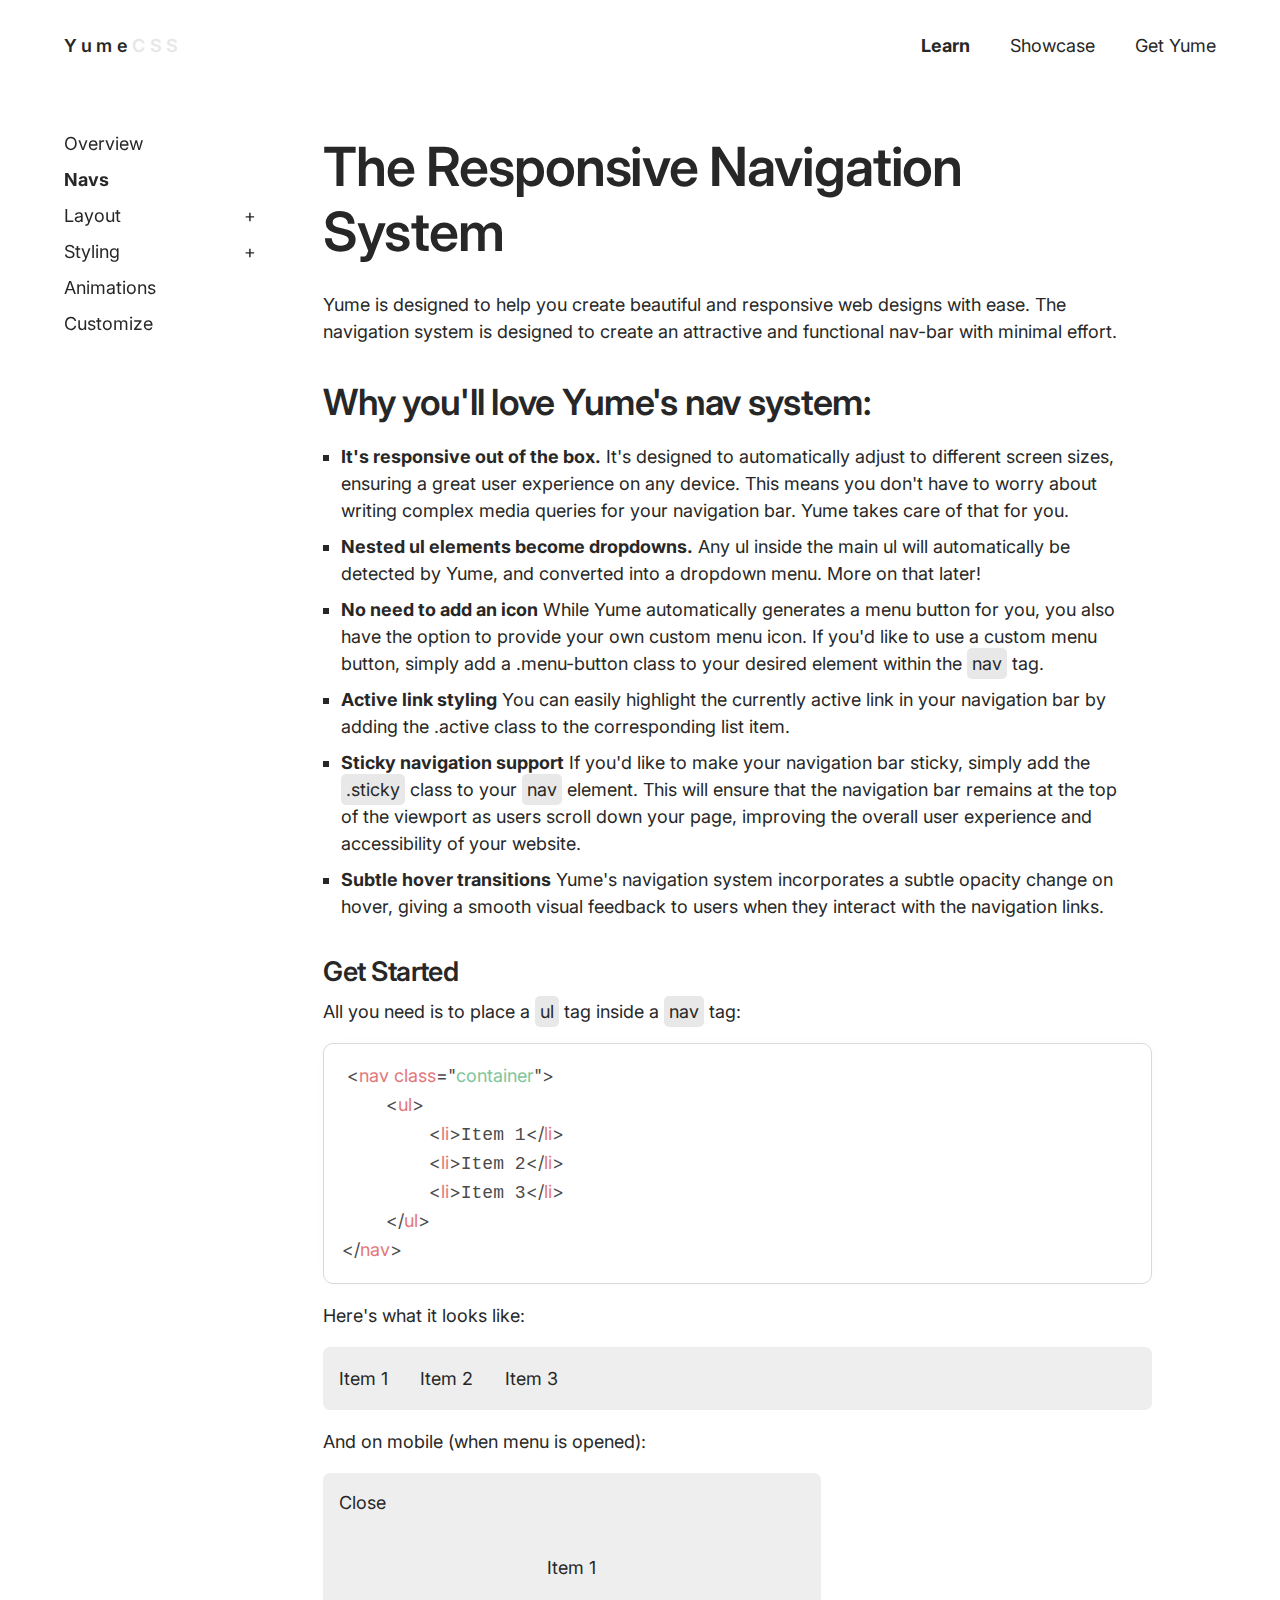
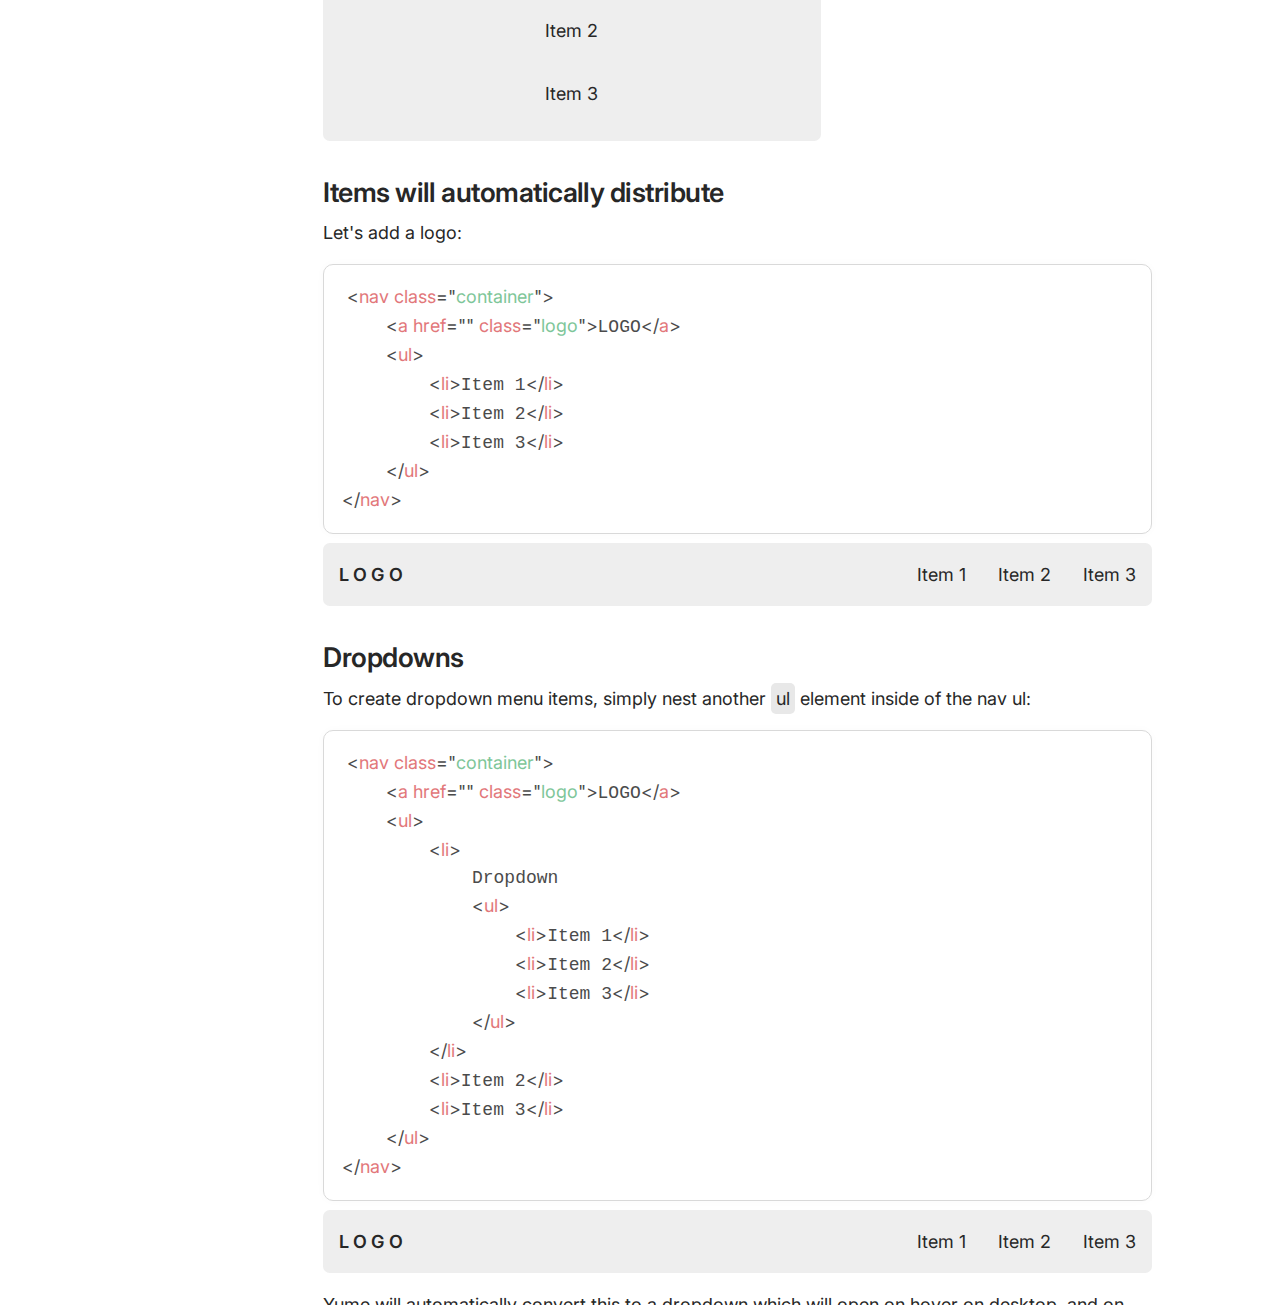
==== commit fedd737f: ".btn classes and opacity fade on scroll animations" ====
--- a/docs/navs.html
+++ b/docs/navs.html
@@ -21,7 +21,7 @@
 
 <body>
     <nav class="container sticky fade-in">
-        <a href="#top" class="logo">Yume<span class="gray-200">CSS</span></a>
+        <a href="../index.html" class="logo">Yume<span class="gray-200">CSS</span></a>
         <ul>
             <li class="active"><a href="#layout">Learn</a></li>
             <li><a href="#layout">Showcase</a></li>
@@ -84,7 +84,7 @@
                 <li><strong>Nested ul elements become dropdowns.</strong> Any ul inside the main ul will automatically be detected by Yume, and converted into a dropdown menu. More on that later!</li>
                 <li><strong>No need to add an icon</strong> While Yume automatically generates a menu button for you, you also have the option to provide your own custom menu icon. If you'd like to use a custom menu button, simply add a .menu-button class to your desired element within the <code>nav</code> tag.</li>
                 <li><strong>Active link styling</strong> You can easily highlight the currently active link in your navigation bar by adding the .active class to the corresponding list item.</li>
-                <li><strong>Sticky navigation support</strong> If you'd like to make your navigation bar sticky, simply add the .sticky class to your <code>nav</code> element. This will ensure that the navigation bar remains at the top of the viewport as users scroll down your page, improving the overall user experience and accessibility of your website.</li>
+                <li><strong>Sticky navigation support</strong> If you'd like to make your navigation bar sticky, simply add the <code>.sticky</code> class to your <code>nav</code> element. This will ensure that the navigation bar remains at the top of the viewport as users scroll down your page, improving the overall user experience and accessibility of your website.</li>
                 <li><strong>Subtle hover transitions</strong> Yume's navigation system incorporates a subtle opacity change on hover, giving a smooth visual feedback to users when they interact with the navigation links.</li>
             </ul>
             <h4>Get Started</h4>
--- a/yume.css
+++ b/yume.css
@@ -13,9 +13,10 @@
     --default-border-radius: 0px;
 
     --faded-text: #3d3d3d;
-    --primary: #545462;
+    --primary: #272727;
     --primary-hover: #83838e;
     --default-black: #272727;
+    --button-text-color: #ffffff;
 
     --font-stack: 'Inter', system-ui, sans-serif;
     --font-stack-serif: 'Bitter', serif;
@@ -24,6 +25,8 @@
     /* Nav Bar */
     --nav-height: 5em;
     --nav-color: #ffffff;
+    --nav-item-color: #272727;
+    --nav-weight: 400;
 
 
     --drop-shadow: 0px 0px 18px #00000010;
@@ -185,6 +188,7 @@
     justify-content: flex-start;
     min-height: 100vh;
     overflow-x: hidden;
+    max-width: 100vw;
 }
 
 
@@ -196,7 +200,7 @@
     color: rgb(83, 105, 145);
     font-weight: 600;
 }
-.link-style-none{
+.link-style-none, .btn{
     text-decoration: none;
     color: var(--default-black);
 }
@@ -539,10 +543,10 @@
 
 nav ul li a,
 nav ul li a:visited,
-nav a {
+nav a, nav a:visited {
     text-decoration: none;
-    color: var(--default-black);
-    font-weight: 400;
+    color: var(--nav-item-color);
+    font-weight: var(--nav-weight);
     transition: opacity var(--hover-transition);
 }
 
@@ -581,7 +585,7 @@
 nav ul li .dropdown li a:visited {
     text-decoration: none;
     color: var(--default-black);
-    font-weight: 400;
+    font-weight: var(--nav-weight);
     display: block;
 }
 
@@ -599,8 +603,8 @@
     position: relative;
     text-decoration: none;
     z-index: 2;
-    color: var(--default-black);
-    font-weight: 400;
+    color: var(--nav-item-color);
+    font-weight: var(--nav-weight);
 }
 
 
@@ -804,14 +808,36 @@
     transition: opacity var(--hover-transition);
     width: fit-content;
 }
-button.secondary {
+/* For anchor tag buttons */
+.btn, .btn:visited{
+    display: inline-block;
+    padding: .6em 1.25em;
+    margin: 1em 0;
+    background-color: var(--primary);
+    color: var(--button-text-color);
+    transition: opacity var(--hover-transition);
+    font-weight: 400;
+    line-height: initial;
+}
+
+button.full, .btn.full {
+    text-align: center;
+    width: 100%;
+}
+
+/* Alt buttons */
+button.secondary, .btn.secondary {
     background-color: transparent;
     color: var(--black);
     box-shadow: inset 0 0 0 2px var(--black);
 }
-button.ghost {
+button.ghost, .btn.ghost {
     background-color: transparent;
     color: var(--default-black);
+}
+
+.btn:hover {
+    opacity: .3;
 }
 
 button:hover {
@@ -1437,9 +1463,12 @@
 .fade-in, .slide-up, .slide-down, .slide-left, .slide-right, .blur-in{
     animation-timing-function: ease-out;
 }
+/* .slide-right.spring, .slide-left.spring, .slide-up.spring, .slide-down.spring {
+    animation-timing-function: cubic-bezier(0.16, 1.38, 1, 1);
+} */
 .fade-in {
     animation: fade-in;
-    animation-duration: 3000ms;
+    animation-duration: 1500ms;
 }
 .blur-in {
     animation: blur-in;
@@ -1500,23 +1529,23 @@
 }
 
 @keyframes slide-up {
-    0% {transform: translateY(100px)}
-    100% {transform: translateY(0%)}
+    0% {transform: translateY(100px); opacity: 0;}
+    100% {transform: translateY(0%); opacity: 1;}
 }
 
 @keyframes slide-down {
-    0% {transform: translateY(-100px)}
-    100% {transform: translateY(0%)}
+    0% {transform: translateY(-100px); opacity: 0;}
+    100% {transform: translateY(0%); opacity: 1;}
 }
 
 @keyframes slide-right {
-    0% {transform: translateX(-100px)}
-    100% {transform: translateY(0%)}
+    0% {transform: translateX(-100px); opacity: 0;}
+    100% {transform: translateY(0%); opacity: 1;}
 }
 
 @keyframes slide-left {
-    0% {transform: translateX(100px)}
-    100% {transform: translateY(0%)}
+    0% {transform: translateX(100px); opacity: 0;}
+    100% {transform: translateY(0%); opacity: 1;}
 }
 
 /* ********************** | COLOR CLASSES | ********************** */
@@ -1783,4 +1812,4 @@
 .align-start {align-items: flex-start;}
 .align-end {align-items: flex-end;}
 .flex-grow {flex: 1;}
-.flex-wrap {flex-wrap: wrap;}+.flex-wrap {flex-wrap: wrap;}
